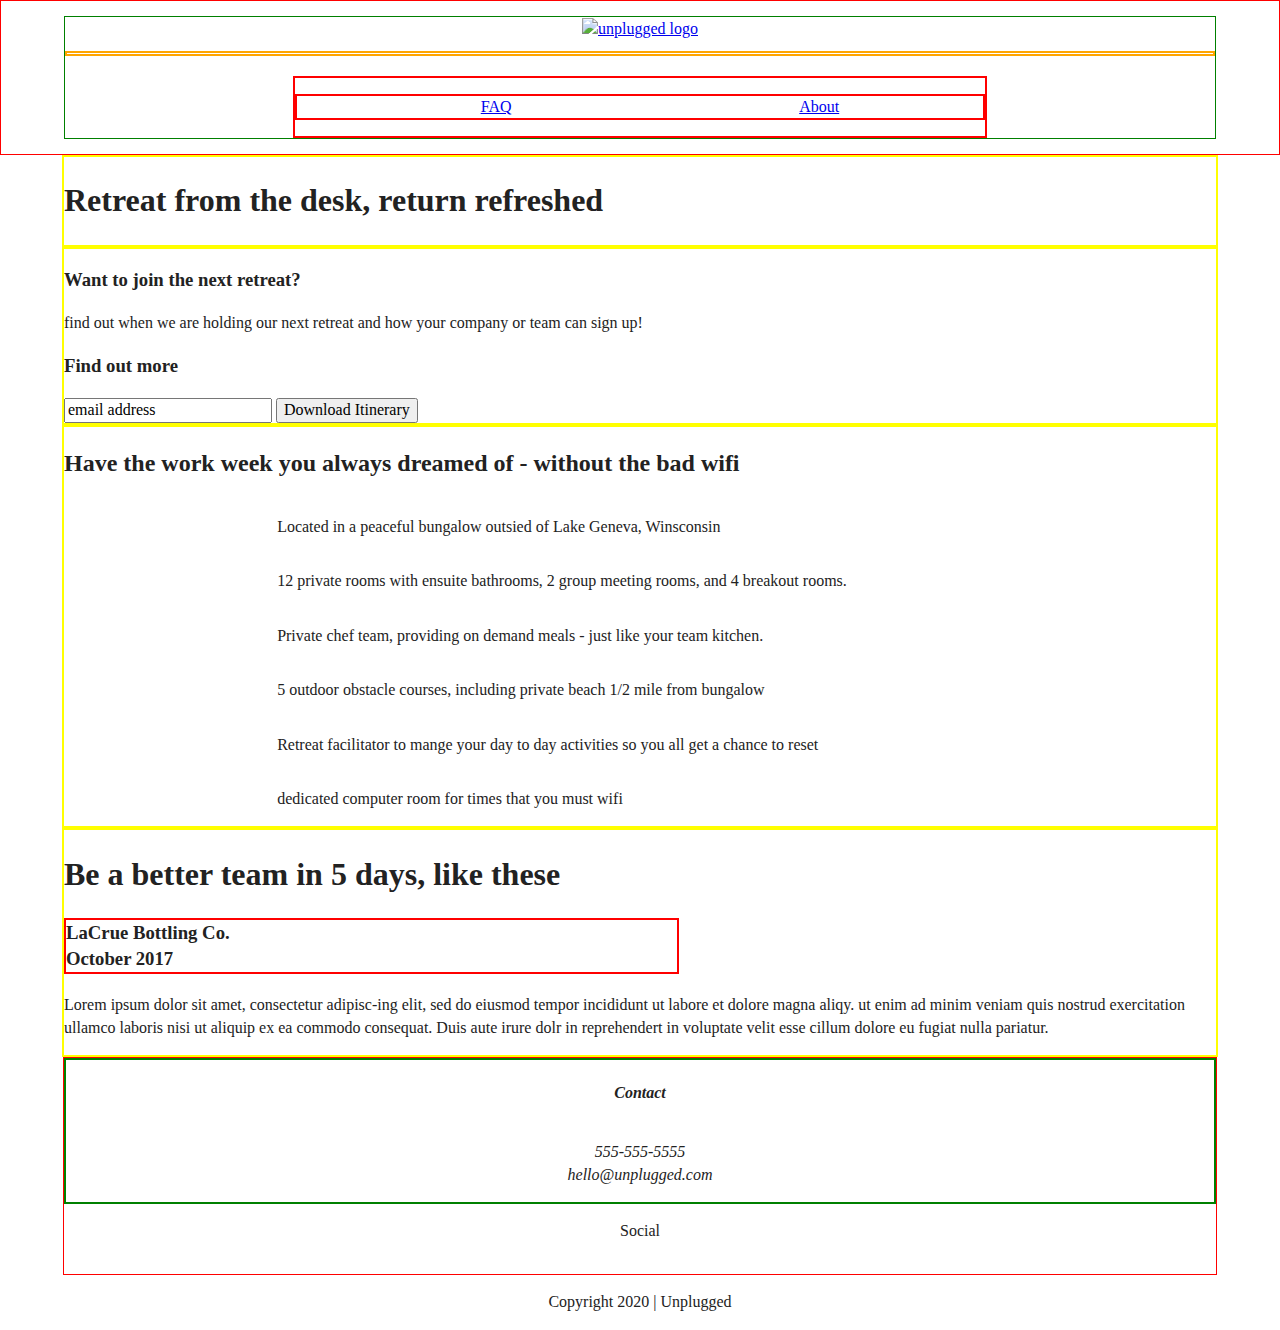
==== index.html @ 429433a6 "Changed CSS to reflect my way of working" ====
<!doctype html>
<html class="no-js" lang="">

<head>
  <meta charset="utf-8">
  <title>Unplugged Retreat</title>
  <meta name="description" content="">
  <meta name="viewport" content="width=device-width, initial-scale=1">

  <meta property="og:title" content="">
  <meta property="og:type" content="">
  <meta property="og:url" content="">
  <meta property="og:image" content="">

  <link rel="manifest" href="site.webmanifest">
  <link rel="apple-touch-icon" href="icon.png">
  <!-- Place favicon.ico in the root directory -->

  <link rel="stylesheet" href="css/normalize.css">
  <link rel="stylesheet" href="css/main.css">

  <meta name="theme-color" content="#fafafa">
</head>

<body>

  <!-- Add your site or application content here -->

  <header>
    <div class="content-wrapper"> <!-- container-->
      <a href="#"><img src="" alt="unplugged logo"></a> <!--flex item -->
      <div class="header-divider"><!--flex item -->

      </div>
      <nav><!-- container-->
        <ul><!-- container-->
          <li><a href="faq/index.html" target="_blank">FAQ</a></li><!--flex item -->
          <li><a href="about/index.html" target="_blank">About</a></li><!-- container-->
        </ul>
      </nav>
    </div>
  </header>

  <main>
    <section class="hero-area"> <!-- container-->
      <div class="content-wrapper"> <!--flex item -->
        <h1> Retreat from the desk, return refreshed </h1> 
      </div>
    </section>
   
    <aside>
      <div class="content-wrapper">

        <div class="form-description">
          <h3> Want to join the next retreat?</h3>
          <p> find out when we are holding our next retreat and how your company or team can sign up!</p>
        </div>
        <div class="form">
          <h3>Find out more</h3>
          <input type="text" name="name" value="email address">
          <input type="button" value="Download Itinerary">
        </div>
      </div>
    </aside>

    <section class="features">
      <div class="content-wrapper">
        <h2 class="heading"> Have the work week you always dreamed of - without the bad wifi</h2>
        <div class="features-items">
          <article>
            <p class="fontawesome-icon"></p>
            <p class="features-item-description"> Located in a peaceful bungalow outsied of Lake Geneva, Winsconsin</p>
          </article>
          <article>
            <p class="fontawesome-icon"></p>
            <p class="features-item-description"> 12 private rooms with ensuite bathrooms, 2 group meeting rooms, and 4 breakout rooms.</p>
          </article>
          <article>
            <p class="fontawesome-icon"></p>
            <p class="features-item-description"> Private chef team, providing on demand meals - just like your team kitchen.</p>
          </article>
          <article>
            <p class="fontawesome-icon"></p>
            <p class="features-item-description"> 5 outdoor obstacle courses, including private beach 1/2 mile from bungalow</p>
          </article>
          <article>
            <p class="fontawesome-icon"></p>
            <p class="features-item-description"> Retreat facilitator to mange your day to day activities so you all get a chance to reset</p>
          </article>
          <article>
            <p class="fontawesome-icon"></p>
            <p class="features-item-description"> dedicated computer room for times that you must wifi</p>
          </article>
        </div>
      </div>
    </section>


    <section class="reviews">
      <div class="content-wrapper">
          <h1>Be a better team in 5 days, like these</h1>
        <article>
          <div>
            <h3>LaCrue Bottling Co.<br> October 2017</h3>
            <p>Lorem ipsum dolor sit amet, consectetur adipisc-ing elit, sed do eiusmod tempor incididunt ut labore et dolore magna aliqy.  ut enim ad minim veniam quis nostrud exercitation ullamco laboris nisi ut aliquip ex ea commodo consequat. Duis aute irure dolr in reprehendert in voluptate velit esse cillum dolore eu fugiat nulla pariatur.</p>
          </div>
        </article>
      </div>
    </section>


  </main>

  <footer>
    <div class="content-wrapper">
      <div class="footer-content">
        <address class="contact">
          <h4> Contact </h4>
          <p> 555-555-5555<br> hello@unplugged.com</p>
        </address>
        
        <div class="social">
          <p> Social </p>
          <div class="social-icons">
            <p><a href="https://www.facebook.com" target="_blank"></a></p>
            <p><a href="https://www.twitter.com" target="_blank"></a></p>
            <p><a href="https://www.linkedin.com" target="_blank"></a></p>
          </div>
        </div>
      </div>
    </div>
    <div class="copyright">
      <p> Copyright 2020 | Unplugged</p>
    </div>
  </footer>







  <script src="js/vendor/modernizr-3.11.2.min.js"></script>
  <script src="js/plugins.js"></script>
  <script src="js/main.js"></script>

  <!-- Google Analytics: change UA-XXXXX-Y to be your site's ID. -->
  <script>
    window.ga = function () { ga.q.push(arguments) }; ga.q = []; ga.l = +new Date;
    ga('create', 'UA-XXXXX-Y', 'auto'); ga('set', 'anonymizeIp', true); ga('set', 'transport', 'beacon'); ga('send', 'pageview')
  </script>
  <script src="https://www.google-analytics.com/analytics.js" async></script>
</body>

</html>
---- css/main.css ----
/*! HTML5 Boilerplate v8.0.0 | MIT License | https://html5boilerplate.com/ */

/* main.css 2.1.0 | MIT License | https://github.com/h5bp/main.css#readme */
/*
 * What follows is the result of much research on cross-browser styling.
 * Credit left inline and big thanks to Nicolas Gallagher, Jonathan Neal,
 * Kroc Camen, and the H5BP dev community and team.
 */

/* ==========================================================================
   Base styles: opinionated defaults
   ========================================================================== */

html {
  color: #222;
  font-size: 1em;
  line-height: 1.4;
}

/*
 * Remove text-shadow in selection highlight:
 * https://twitter.com/miketaylr/status/12228805301
 *
 * Vendor-prefixed and regular ::selection selectors cannot be combined:
 * https://stackoverflow.com/a/16982510/7133471
 *
 * Customize the background color to match your design.
 */

::-moz-selection {
  background: #b3d4fc;
  text-shadow: none;
}

::selection {
  background: #b3d4fc;
  text-shadow: none;
}

/*
 * A better looking default horizontal rule
 */

hr {
  display: block;
  height: 1px;
  border: 0;
  border-top: 1px solid #ccc;
  margin: 1em 0;
  padding: 0;
}

/*
 * Remove the gap between audio, canvas, iframes,
 * images, videos and the bottom of their containers:
 * https://github.com/h5bp/html5-boilerplate/issues/440
 */

audio,
canvas,
iframe,
img,
svg,
video {
  vertical-align: middle;
}

/*
 * Remove default fieldset styles.
 */

fieldset {
  border: 0;
  margin: 0;
  padding: 0;
}

/*
 * Allow only vertical resizing of textareas.
 */

textarea {
  resize: vertical;
}

/* ==========================================================================
   Author's custom styles
   ========================================================================== */
.content-wrapper{
  width: 90%;
  border: yellow solid 2px;
}

/** header **/
header {
  display: flex;
  justify-content: center;
  align-items: center;
  border: red solid 1px;
  flex-flow: row wrap;
  padding: 15px 0;
}

header .content-wrapper {
  display: flex;
  justify-content: center;
  align-items: center;
  flex-flow: row wrap;
  border: green solid 1px;
}

header nav{
  display: flex;
  justify-content: space-around;
  align-items: center;
  flex-flow: row wrap;
  width: 60%;
  border: red solid 2px;
}

header nav ul{
  display: flex;
  list-style: none;
  justify-content: space-around;
  border: red solid 2px;
  width: 100%;
}

.header-divider{
  width:100%;
  height: 1px;
  margin: 10px 0 20px 0;
  border: orange solid 2px;
}

/** hero area **/

.hero-area{
  display: flex;
  flex-flow:row wrap;
  justify-content: center;
}

/**aside**/

aside{
  display: flex;
  justify-content: center;
  flex-flow: row wrap;
}

/** Features **/

.features{
  display: flex;
  justify-content: center;
  flex-flow: row wrap;
}

.features .features-items{
  display: flex;
  justify-content: center;
  align-items: center;
  flex-flow: row wrap;
}

.features article{
  width: 63%;;
}

.reviews{
  display: flex;
  justify-content: center;
  flex-flow: row wrap;
}

.reviews h3{
  width: 53%;
  margin:20px 0;
  border: red solid 2px;
}

/*================ABOUT PAGE ================*/

/**** Mission style ****/

.mission{
  display: flex;
  align-items: center;
  justify-content: center;
  flex-flow: row wrap;
}

/**** Contact style*****/
.contact-section{
  display: flex;
  justify-content: center;
  align-items: center;
  flex-flow: row wrap;
}

/*================FAQ PAGE====================*/

.faq{
  display:flex;
  align-items: center;
  justify-content: center;
  flex-flow: row wrap;
}

.faq-content{
  display: flex;
  align-items: center;
  justify-content: flex-start;
  flex-flow: row wrap;
}

/***Footer Style****/

footer{
  display: flex;
  justify-content: center;
  align-items: center;
  flex-direction: column;
}

footer .content-wrapper{
 
  border: red solid 1px;
}

.footer-content .contact{
  border: green solid 2px;
  display:flex;
  justify-content: center;
  align-items: center;
  flex-flow: column wrap;
}

.contact p{
  text-align: center;
}

.footer-content .social{
  display: flex;
  justify-content: center;
  align-items: center;
  flex-flow: column wrap;
}


/* ==========================================================================
   Helper classes
   ========================================================================== */

/*
 * Hide visually and from screen readers
 */

.hidden,
[hidden] {
  display: none !important;
}

/*
 * Hide only visually, but have it available for screen readers:
 * https://snook.ca/archives/html_and_css/hiding-content-for-accessibility
 *
 * 1. For long content, line feeds are not interpreted as spaces and small width
 *    causes content to wrap 1 word per line:
 *    https://medium.com/@jessebeach/beware-smushed-off-screen-accessible-text-5952a4c2cbfe
 */

.sr-only {
  border: 0;
  clip: rect(0, 0, 0, 0);
  height: 1px;
  margin: -1px;
  overflow: hidden;
  padding: 0;
  position: absolute;
  white-space: nowrap;
  width: 1px;
  /* 1 */
}

/*
 * Extends the .sr-only class to allow the element
 * to be focusable when navigated to via the keyboard:
 * https://www.drupal.org/node/897638
 */

.sr-only.focusable:active,
.sr-only.focusable:focus {
  clip: auto;
  height: auto;
  margin: 0;
  overflow: visible;
  position: static;
  white-space: inherit;
  width: auto;
}

/*
 * Hide visually and from screen readers, but maintain layout
 */

.invisible {
  visibility: hidden;
}

/*
 * Clearfix: contain floats
 *
 * For modern browsers
 * 1. The space content is one way to avoid an Opera bug when the
 *    `contenteditable` attribute is included anywhere else in the document.
 *    Otherwise it causes space to appear at the top and bottom of elements
 *    that receive the `clearfix` class.
 * 2. The use of `table` rather than `block` is only necessary if using
 *    `:before` to contain the top-margins of child elements.
 */

.clearfix::before,
.clearfix::after {
  content: " ";
  display: table;
}

.clearfix::after {
  clear: both;
}

/* ==========================================================================
   EXAMPLE Media Queries for Responsive Design.
   These examples override the primary ('mobile first') styles.
   Modify as content requires.
   ========================================================================== */

@media only screen and (min-width: 768px) {
/* Tablet styles here */

}
@media only screen and (min-width: 1200px) {
/* Desktop styles here */

}

}











/* ==========================================================================
   Print styles.
   Inlined to avoid the additional HTTP request:
   https://www.phpied.com/delay-loading-your-print-css/
   ========================================================================== */

@media print {
  *,
  *::before,
  *::after {
    background: #fff !important;
    color: #000 !important;
    /* Black prints faster */
    box-shadow: none !important;
    text-shadow: none !important;
  }

  a,
  a:visited {
    text-decoration: underline;
  }

  a[href]::after {
    content: " (" attr(href) ")";
  }

  abbr[title]::after {
    content: " (" attr(title) ")";
  }

  /*
   * Don't show links that are fragment identifiers,
   * or use the `javascript:` pseudo protocol
   */
  a[href^="#"]::after,
  a[href^="javascript:"]::after {
    content: "";
  }

  pre {
    white-space: pre-wrap !important;
  }

  pre,
  blockquote {
    border: 1px solid #999;
    page-break-inside: avoid;
  }

  /*
   * Printing Tables:
   * https://web.archive.org/web/20180815150934/http://css-discuss.incutio.com/wiki/Printing_Tables
   */
  thead {
    display: table-header-group;
  }

  tr,
  img {
    page-break-inside: avoid;
  }

  p,
  h2,
  h3 {
    orphans: 3;
    widows: 3;
  }

  h2,
  h3 {
    page-break-after: avoid;
  }
}
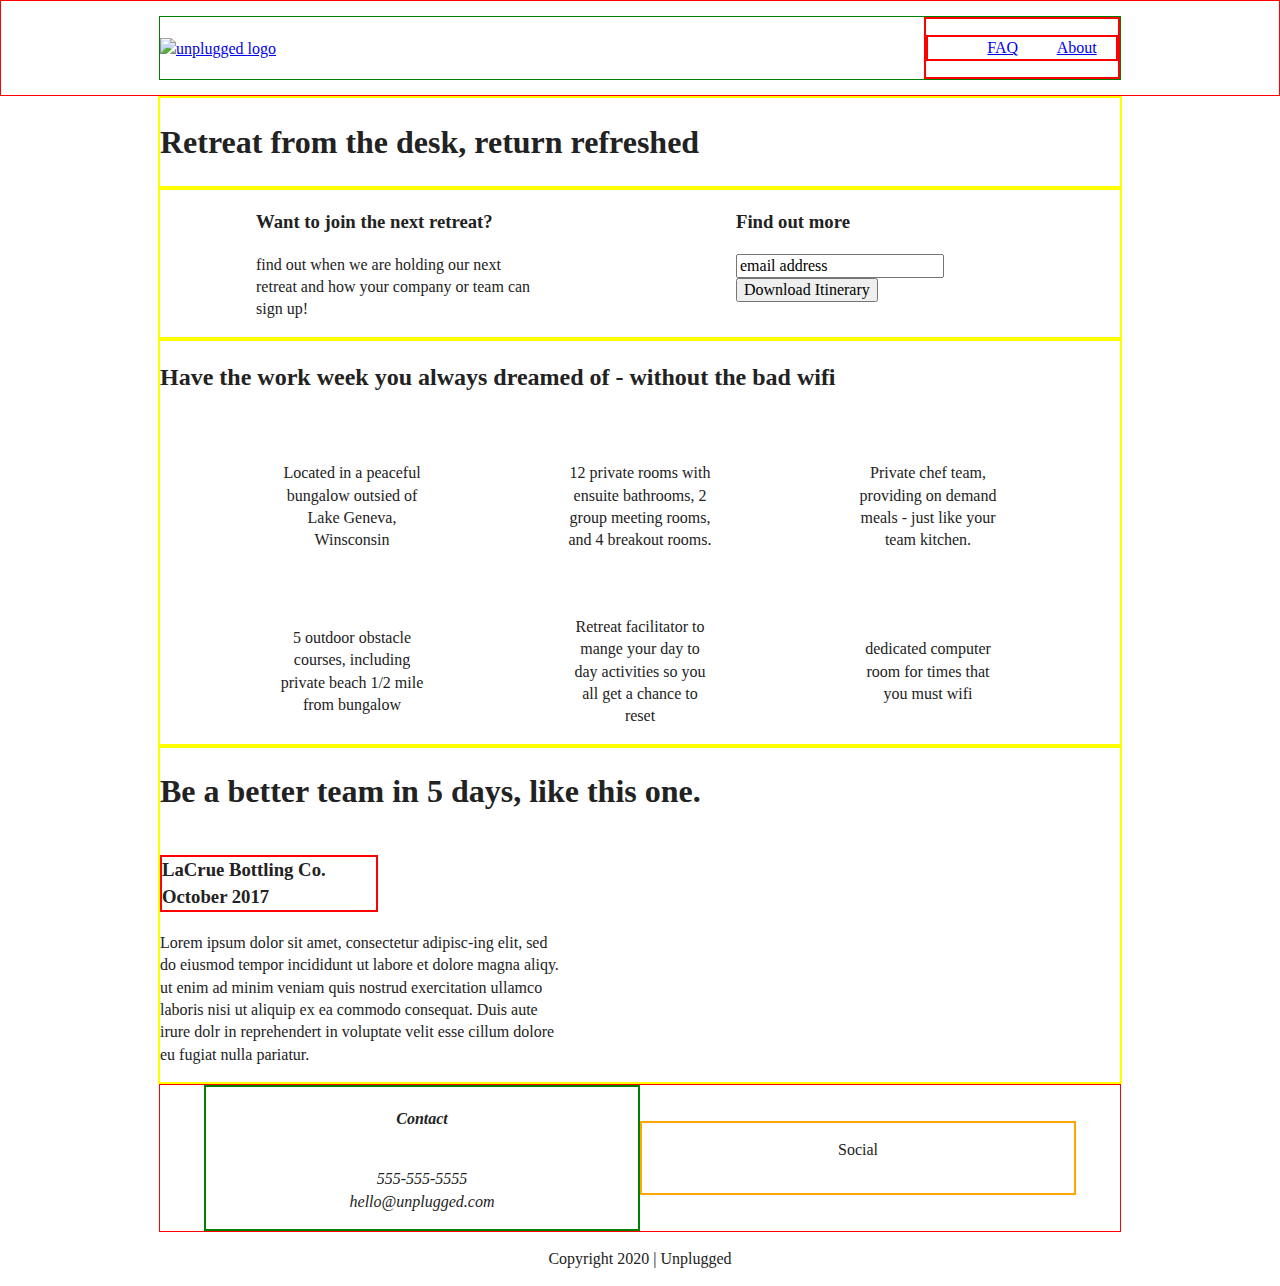
==== commit e3bb396a: "Added desktop styling" ====
--- a/index.html
+++ b/index.html
@@ -98,7 +98,7 @@
 
     <section class="reviews">
       <div class="content-wrapper">
-          <h1>Be a better team in 5 days, like these</h1>
+          <h1>Be a better team in 5 days, like this one.</h1>
         <article>
           <div>
             <h3>LaCrue Bottling Co.<br> October 2017</h3>
--- a/css/main.css
+++ b/css/main.css
@@ -147,13 +147,17 @@
   display: flex;
   justify-content: center;
   flex-flow: row wrap;
-}
+  align-items: center;
+}
+
+
 
 /** Features **/
 
 .features{
   display: flex;
   justify-content: center;
+  align-items: center;
   flex-flow: row wrap;
 }
 
@@ -165,7 +169,8 @@
 }
 
 .features article{
-  width: 63%;;
+  text-align: center;
+  width: 63%;
 }
 
 .reviews{
@@ -339,25 +344,201 @@
 
 @media only screen and (min-width: 768px) {
 /* Tablet styles here */
-
-}
+  /* General styles */
+  .content-wrapper {
+    max-width: 640px;
+    margin: 0 100px;
+  }
+
+
+.content-wrapper{
+  width:
+}
+/*==========================HOMEPAGE ======================*/
+/** header style*/
+
+header .content-wrapper{
+  width: 90%;
+  justify-content: space-between;
+  
+}
+
+header nav{
+  width:20%;
+  
+}
+.header-divider{
+  display: none;
+}
+
+/*** Aside section***/
+
+
+  /* Aside */
+  aside .content-wrapper {
+    
+    display: flex;
+    justify-content: space-between;
+    flex-flow: row wrap;
+  }
+
+  aside .content-wrapper .form-description,
+  aside .content-wrapper .form {
+    width: 40%;
+    margin: 0;
+  }
+
+
+
+/*** Features section ***/
+
+.features article {
+  display: flex;
+  justify-content: center;
+  align-items: center;
+  flex-flow: column wrap;
+  flex-basis: 50%;
+}
+
+.features .features-item-description {
+  width: 50%;
+}
+
+
+/*** Reviews section ***/
+
+.reviews article {
+  display: flex;
+  justify-content: space-between;
+}
+
+.reviews article div {
+  width: 49%;
+}
+
+
+/***footer section ***/
+
+.footer-content{
+  display: flex;
+  justify-content: center;
+  align-items: center;
+  flex-flow: row wrap;
+}
+
+footer .contact{
+  width:45%;
+  
+}
+
+footer .social{
+  width: 45%;
+  border: orange solid 2px
+}
+
+
+/*=====================About page===================***/
+
+/** Mission style ***/
+
+.mission-content{
+  display: flex;
+  justify-content: space-between;
+  align-items: flex-start;
+  flex-flow: row wrap;
+}
+
+.mission-content p{
+  width: 46%;
+}
+
+/**** Contact style ***/
+
+.contact-section .content-wrapper h2{
+  width: 80%;
+}
+.contact-content{
+  display: flex;
+  justify-content: space-between;
+  align-items: flex-start;
+  
+  
+}
+
+
+/**===================== FAQ PAGE ================ **/
+
+.faq .content-wrapper {
+  display: flex;
+  justify-content: space-between;
+  align-items: center;
+  flex-flow: row wrap;
+}
+
+.faq-content{
+  flex-basis: 40%;
+}
+
+.faq .content-wrapper h2{
+  width: 100%;
+}
+  
+}
+
 @media only screen and (min-width: 1200px) {
 /* Desktop styles here */
 
-}
-
-}
-
-
-
-
-
-
-
-
-
-
-
+/*============homepage styles==================*/
+
+.content-wrapper {
+  max-width: 960px;
+}
+
+header .content-wrapper{
+  flex-basis: 80%;;
+}
+/*** hero-area **/
+.hero-area .content-wrapper h1{
+width: 60%;
+
+}
+
+/* aside area */
+
+aside .content-wrapper{
+  justify-content: space-around;
+}
+
+aside .content-wrapper .form-description, aside .content-wrapper .form{
+  width: 30%;
+}
+
+/* features */
+.features .content-wrapper .h2{
+  width:72%;
+}
+
+.features article {
+  display: flex;
+  justify-content: center;
+  align-items: center;
+  flex-flow: column wrap;
+  flex-basis: 30%;
+}
+
+  /* Reviews */
+  .reviews article div {
+    width: 42%;
+  }
+
+/*==============about page ===================*/
+.mission h2,
+  .contact-section .content-wrapper h2 {
+      width: 95%;
+  }
+
+
+}
 /* ==========================================================================
    Print styles.
    Inlined to avoid the additional HTTP request:
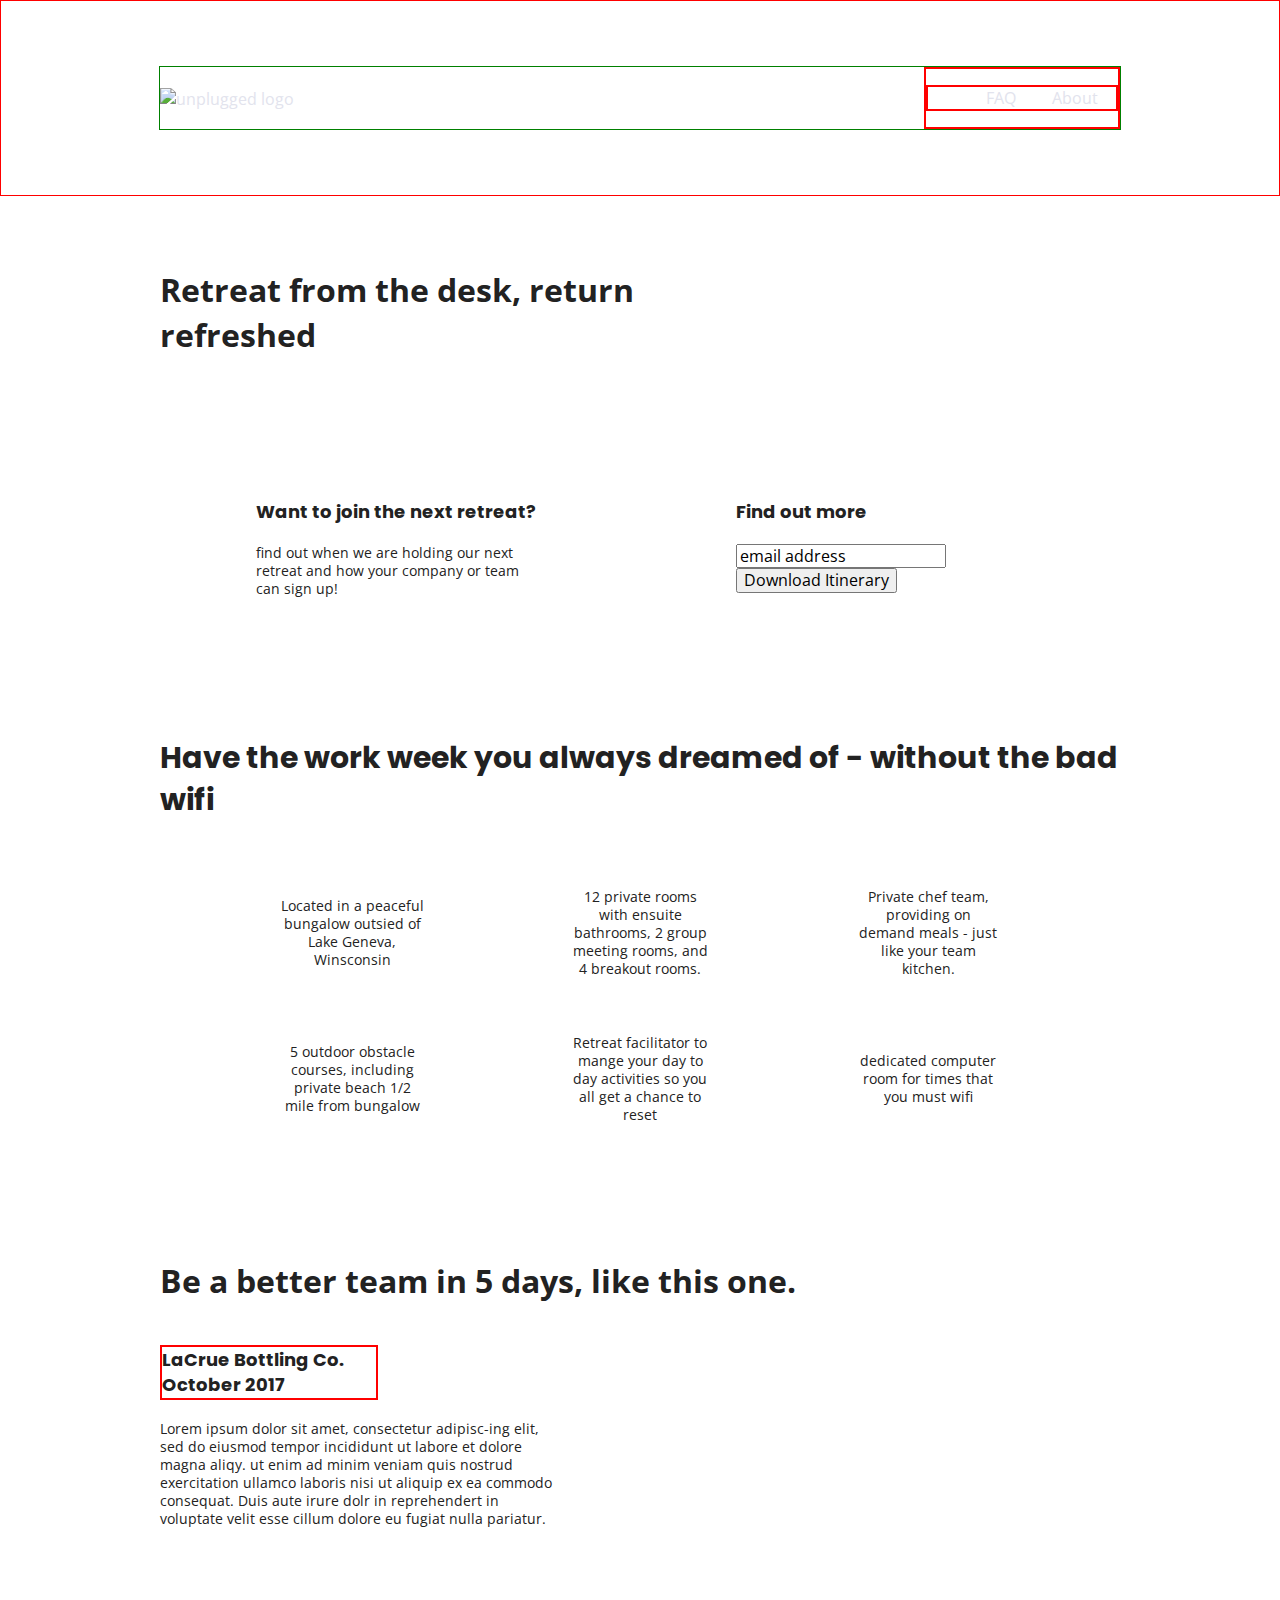
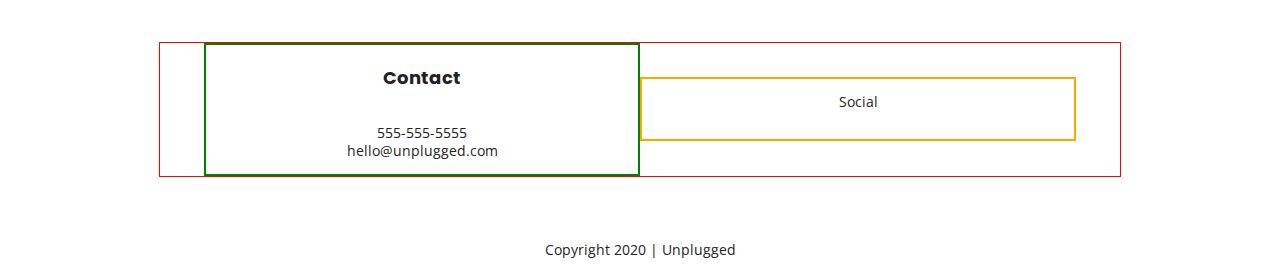
==== commit ff61a2b6: "Font styling and font-size" ====
--- a/index.html
+++ b/index.html
@@ -16,6 +16,7 @@
   <link rel="apple-touch-icon" href="icon.png">
   <!-- Place favicon.ico in the root directory -->
 
+  <link href="https://fonts.googleapis.com/css?family=Open+Sans:400,700|Poppins:500,700" rel="stylesheet">
   <link rel="stylesheet" href="css/normalize.css">
   <link rel="stylesheet" href="css/main.css">
 
--- a/css/main.css
+++ b/css/main.css
@@ -86,9 +86,70 @@
 /* ==========================================================================
    Author's custom styles
    ========================================================================== */
-.content-wrapper{
-  width: 90%;
-  border: yellow solid 2px;
+   */
+   /* General Styles */
+    
+   html {
+     font-size:16px;
+    }
+    
+   body {
+    font-size: 1em;
+    font-family: 'Open Sans', sans-serif;
+    text-align: left;
+   }
+    
+   ul, 
+   ol {
+    list-style-type: none;
+   }
+    
+   a {
+     color: #e2e3ed;
+     text-decoration: none;
+     
+   }
+    
+   h2 {
+    font-family: 'Poppins', sans-serif;
+    font-size: 1.875em;
+   }
+    
+   h3, 
+   h4 {
+    font-family: 'Poppins', sans-serif;
+    font-size: 1.125em;
+    margin: 20px 0;
+   }
+    
+   p {
+    font-size: .875em;
+    line-height: 1.285;
+   }
+    
+   img {
+    
+   }
+    
+   figure {
+    
+   }
+    
+   address {
+    font-style: normal;
+
+   }
+   
+    
+   .content-wrapper {
+    
+   }
+
+
+   .content-wrapper{
+    width: 90%;
+    margin: 50px 0;
+ 
 }
 
 /** header **/
@@ -347,7 +408,7 @@
   /* General styles */
   .content-wrapper {
     max-width: 640px;
-    margin: 0 100px;
+    margin: 50px 100px;
   }
 
 
@@ -492,6 +553,7 @@
 
 .content-wrapper {
   max-width: 960px;
+  margin: 50px 0;
 }
 
 header .content-wrapper{
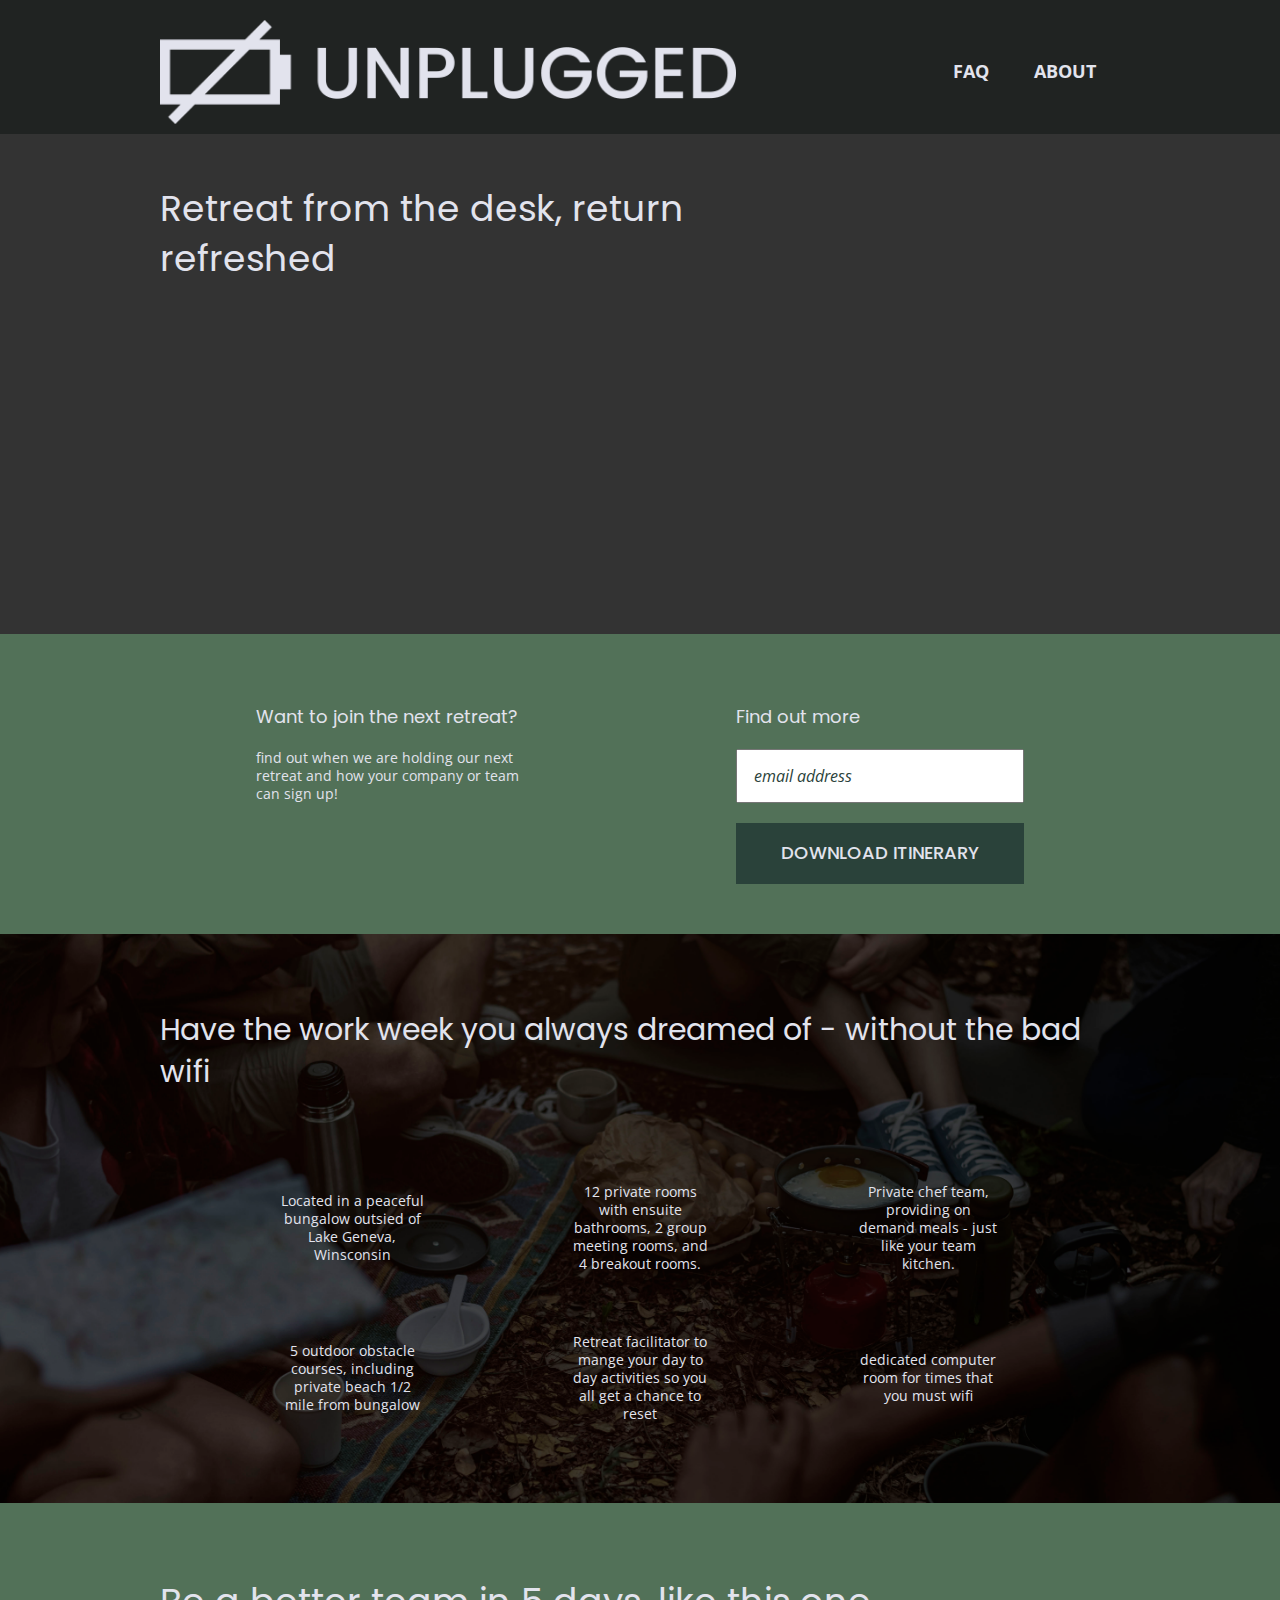
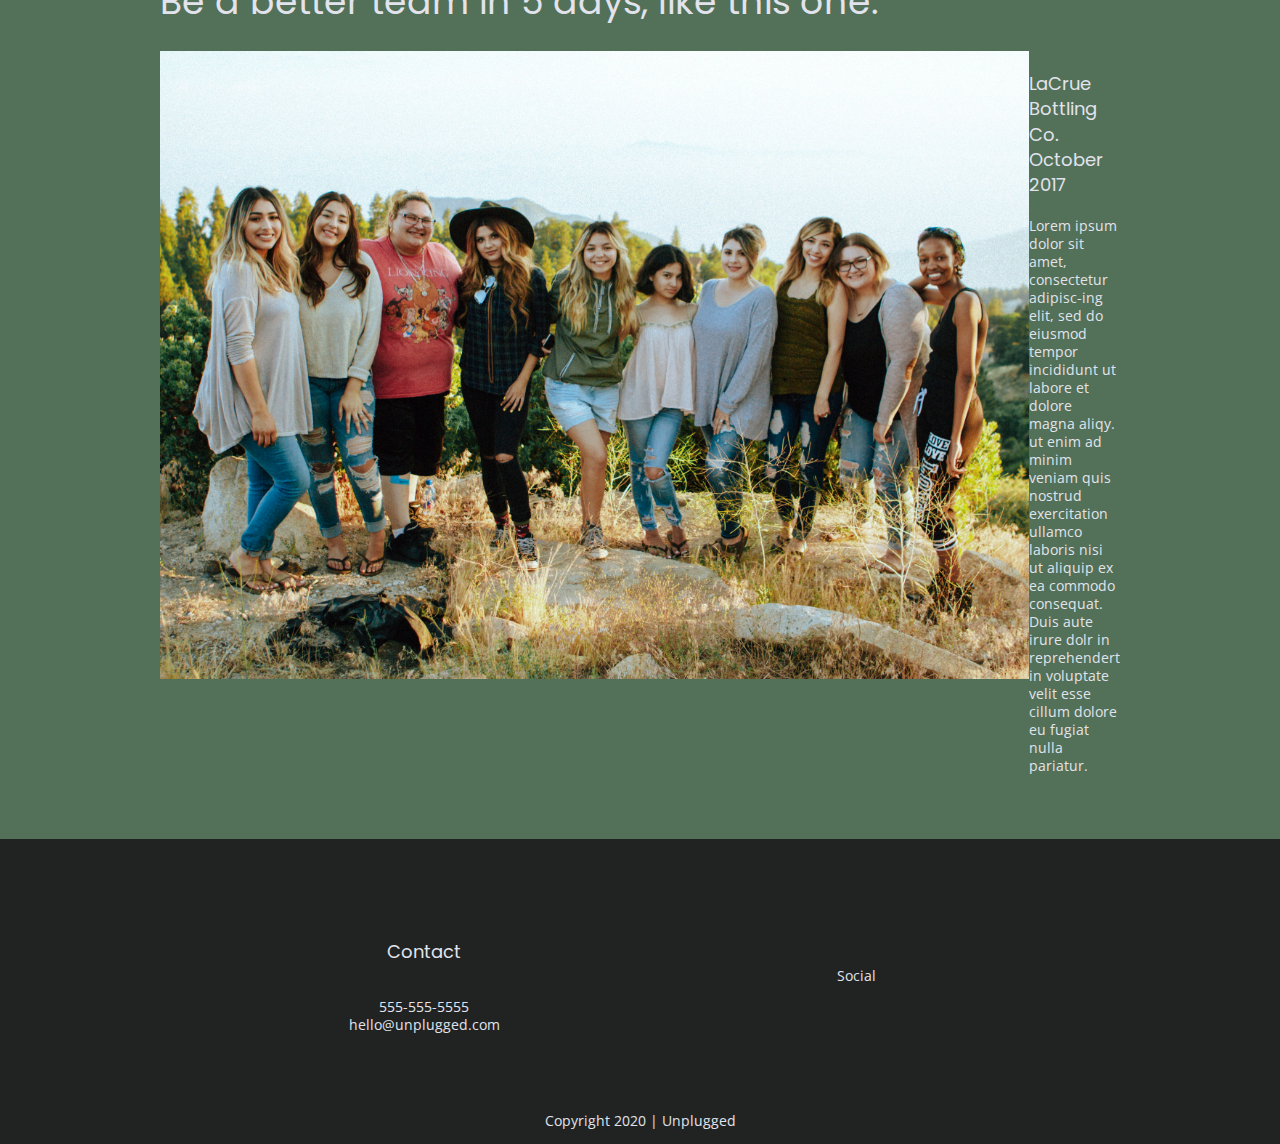
==== commit c32b6605: "Added images and padding to sections" ====
--- a/index.html
+++ b/index.html
@@ -29,7 +29,9 @@
 
   <header>
     <div class="content-wrapper"> <!-- container-->
-      <a href="#"><img src="" alt="unplugged logo"></a> <!--flex item -->
+      <figure>
+        <a href="#"> <img src="img/unpluggedlogo.png" alt="unplugged logo"/></a> <!--flex item -->
+      </figure>
       <div class="header-divider"><!--flex item -->
 
       </div>
@@ -101,6 +103,9 @@
       <div class="content-wrapper">
           <h1>Be a better team in 5 days, like this one.</h1>
         <article>
+          <figure>
+            <img src="img/omar-lopez.jpg" alt="Team Photo"/></a> <!--flex item -->
+          </figure>
           <div>
             <h3>LaCrue Bottling Co.<br> October 2017</h3>
             <p>Lorem ipsum dolor sit amet, consectetur adipisc-ing elit, sed do eiusmod tempor incididunt ut labore et dolore magna aliqy.  ut enim ad minim veniam quis nostrud exercitation ullamco laboris nisi ut aliquip ex ea commodo consequat. Duis aute irure dolr in reprehendert in voluptate velit esse cillum dolore eu fugiat nulla pariatur.</p>
--- a/css/main.css
+++ b/css/main.css
@@ -97,6 +97,8 @@
     font-size: 1em;
     font-family: 'Open Sans', sans-serif;
     text-align: left;
+    color: #e2e3ed;
+    
    }
     
    ul, 
@@ -109,17 +111,26 @@
      text-decoration: none;
      
    }
+
+   h1{
+    font-size: 2.25em;
+    font-family: 'poppins', sans-serif;
+    font-weight: normal;
+   }
     
    h2 {
     font-family: 'Poppins', sans-serif;
     font-size: 1.875em;
+    font-weight: normal;
    }
     
    h3, 
-   h4 {
+   h4,
+   h5 {
     font-family: 'Poppins', sans-serif;
     font-size: 1.125em;
     margin: 20px 0;
+    font-weight: normal;
    }
     
    p {
@@ -127,13 +138,13 @@
     line-height: 1.285;
    }
     
-   img {
-    
-   }
-    
-   figure {
-    
-   }
+   img { 
+    width: 100%;
+  }
+   
+  figure {
+    margin: 0;
+  }
     
    address {
     font-style: normal;
@@ -148,18 +159,20 @@
 
    .content-wrapper{
     width: 90%;
-    margin: 50px 0;
  
 }
+
+
 
 /** header **/
 header {
   display: flex;
   justify-content: center;
   align-items: center;
-  border: red solid 1px;
-  flex-flow: row wrap;
-  padding: 15px 0;
+  flex-flow: row wrap;
+  padding: 10px 0 0 0;
+  background-color: #202322;
+ 
 }
 
 header .content-wrapper {
@@ -167,7 +180,14 @@
   justify-content: center;
   align-items: center;
   flex-flow: row wrap;
-  border: green solid 1px;
+  margin: 10px 0
+}
+header figure {
+  width: 60%;
+  display: flex;
+  justify-content: center;
+  align-items: center;
+  flex-flow: row wrap;
 }
 
 header nav{
@@ -176,30 +196,47 @@
   align-items: center;
   flex-flow: row wrap;
   width: 60%;
-  border: red solid 2px;
 }
 
 header nav ul{
   display: flex;
   list-style: none;
   justify-content: space-around;
-  border: red solid 2px;
   width: 100%;
+  padding: 0px;
+  margin: 2px;
+}
+
+header nav ul li{
+  text-transform: uppercase;
+  font-weight: bold;
+  font-size: 1.125em;
+  
 }
 
 .header-divider{
   width:100%;
   height: 1px;
-  margin: 10px 0 20px 0;
-  border: orange solid 2px;
-}
-
+  margin: 10px 0 10px 0;
+  border-top: #3a3a3a solid 1px;
+  
+}
 /** hero area **/
+.hero-area .content-wrapper h1{
+  font-size: 2.25em;
+  color: #e2e3ed;
+  font-family: 'poppins', sans-serif;
+  font-weight: normal;
+  margin: 0;
+}
 
 .hero-area{
   display: flex;
   flex-flow:row wrap;
   justify-content: center;
+  background: url('../img/background.jpg') center no-repeat #333;
+  background-size: cover;
+  min-height: 500px;
 }
 
 /**aside**/
@@ -209,9 +246,35 @@
   justify-content: center;
   flex-flow: row wrap;
   align-items: center;
-}
-
-
+  background-color: #527158;
+}
+
+aside .form {
+  margin-top: 30px;
+  margin-bottom: 50px;
+}
+ 
+input[type=text] {
+  box-sizing: border-box;
+  width: 100%;
+  color: #2a423a;
+  font-style: italic;
+  padding: 1em;
+}
+ 
+input[type=button] {
+  width: 100%;
+  padding: 20px 0;
+  margin-top: 20px;
+  background-color: #2a423a;
+  font-family: 'Poppins', Helvetica, Arial, sans-serif;
+  font-weight: 500;
+  font-size: 1.125em;
+  color: #e2e3ed;
+  border: none;
+  text-align: center;
+  text-transform: uppercase;
+}
 
 /** Features **/
 
@@ -220,8 +283,13 @@
   justify-content: center;
   align-items: center;
   flex-flow: row wrap;
-}
-
+  background: url('../img/rawpixel.jpg') center no-repeat #333;
+  background-size: cover;
+}
+
+.features h2{
+  margin-bottom: 60px;
+}
 .features .features-items{
   display: flex;
   justify-content: center;
@@ -232,18 +300,31 @@
 .features article{
   text-align: center;
   width: 63%;
-}
+  margin: 30px 0;
+}
+
+.features p {
+  text-align: center;
+  margin: 0;
+}
+
+/* Reviews section */
 
 .reviews{
   display: flex;
   justify-content: center;
   flex-flow: row wrap;
+  background-color: #527158;
+}
+
+.reviews h2 {
+  margin-bottom: 40px;
+  line-height: 1;
 }
 
 .reviews h3{
   width: 53%;
   margin:20px 0;
-  border: red solid 2px;
 }
 
 /*================ABOUT PAGE ================*/
@@ -255,6 +336,8 @@
   align-items: center;
   justify-content: center;
   flex-flow: row wrap;
+  background-color: #527158;
+  padding-bottom: 20px;
 }
 
 /**** Contact style*****/
@@ -263,6 +346,8 @@
   justify-content: center;
   align-items: center;
   flex-flow: row wrap;
+  background-color: #2a423a;
+  padding-bottom: 30px;
 }
 
 /*================FAQ PAGE====================*/
@@ -272,6 +357,8 @@
   align-items: center;
   justify-content: center;
   flex-flow: row wrap;
+  background-color: #527158;
+  padding-bottom: 30px;
 }
 
 .faq-content{
@@ -281,6 +368,11 @@
   flex-flow: row wrap;
 }
 
+.faq h2{
+
+
+}
+
 /***Footer Style****/
 
 footer{
@@ -288,15 +380,15 @@
   justify-content: center;
   align-items: center;
   flex-direction: column;
+  background-color: #202322;
+  padding-top: 30px;
 }
 
 footer .content-wrapper{
  
-  border: red solid 1px;
 }
 
 .footer-content .contact{
-  border: green solid 2px;
   display:flex;
   justify-content: center;
   align-items: center;
@@ -313,6 +405,7 @@
   align-items: center;
   flex-flow: column wrap;
 }
+
 
 
 /* ==========================================================================
@@ -494,7 +587,6 @@
 
 footer .social{
   width: 45%;
-  border: orange solid 2px
 }
 
 
@@ -522,8 +614,6 @@
   display: flex;
   justify-content: space-between;
   align-items: flex-start;
-  
-  
 }
 
 
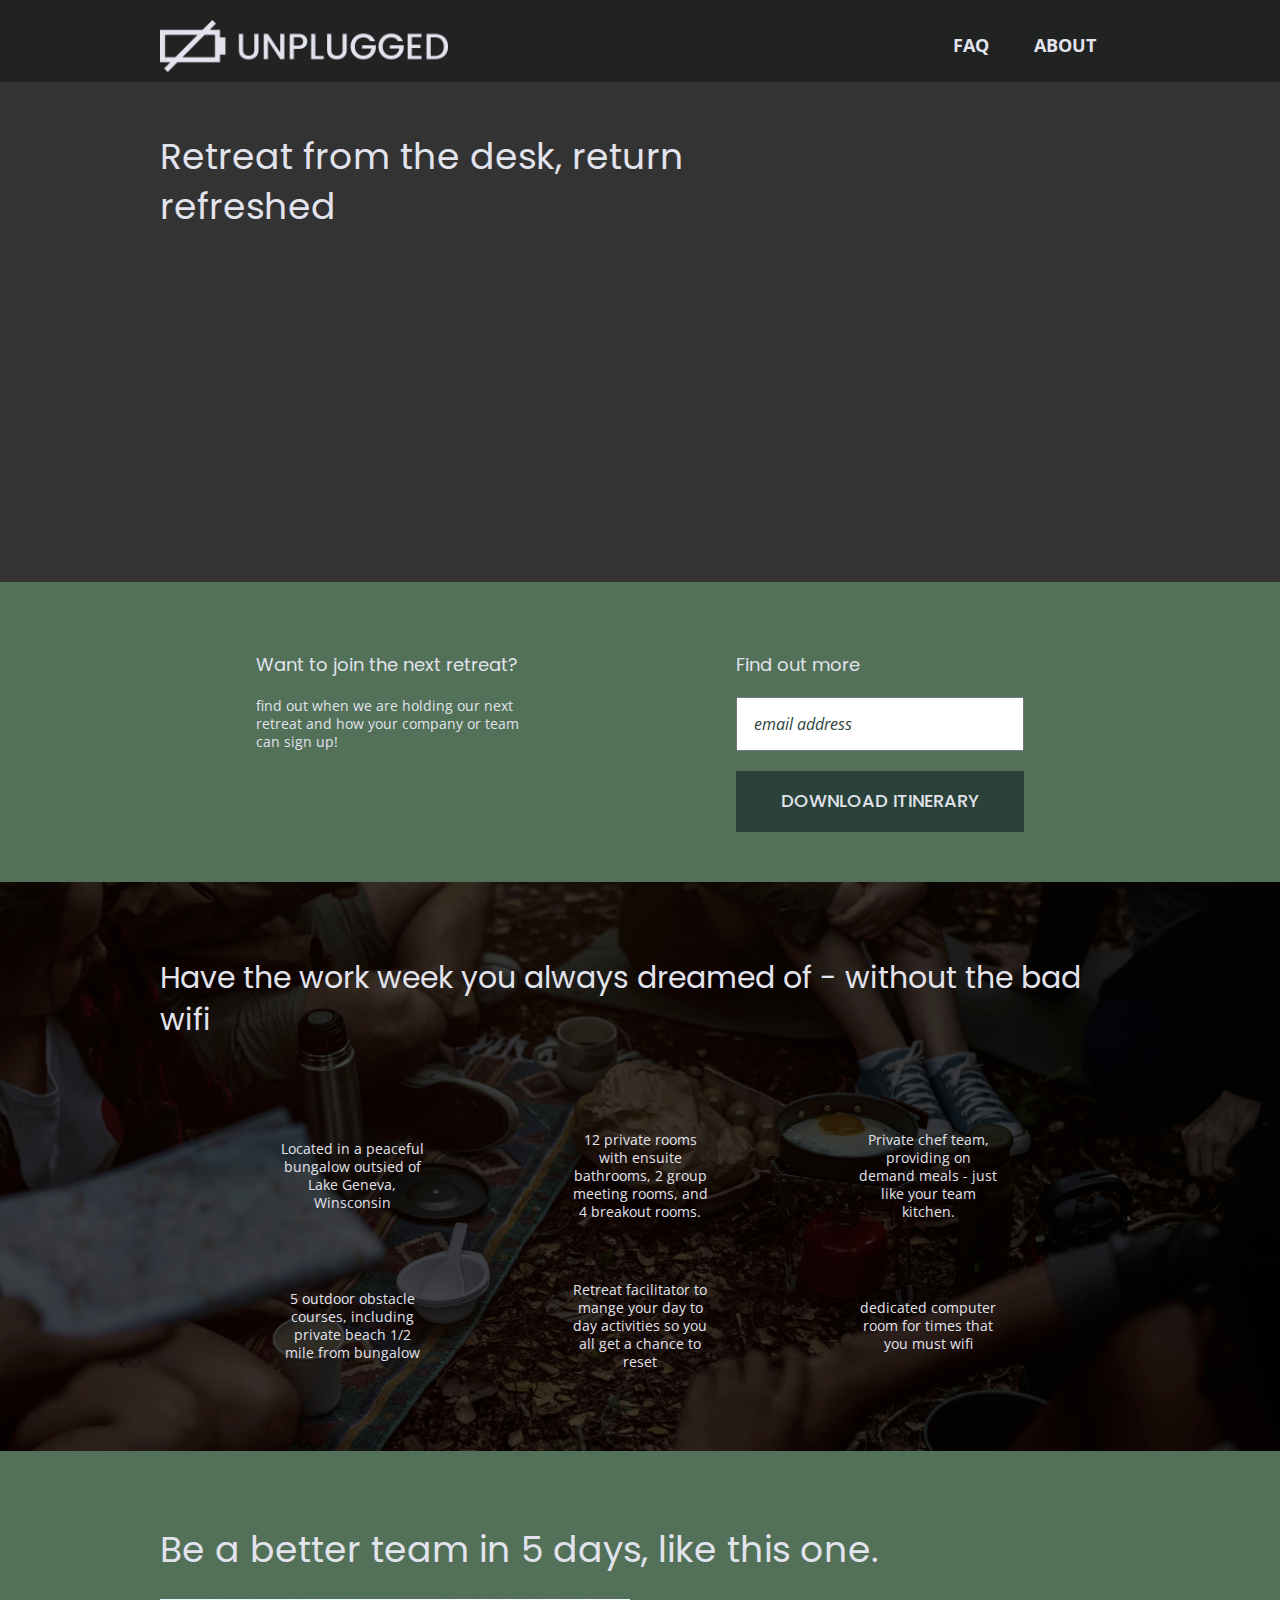
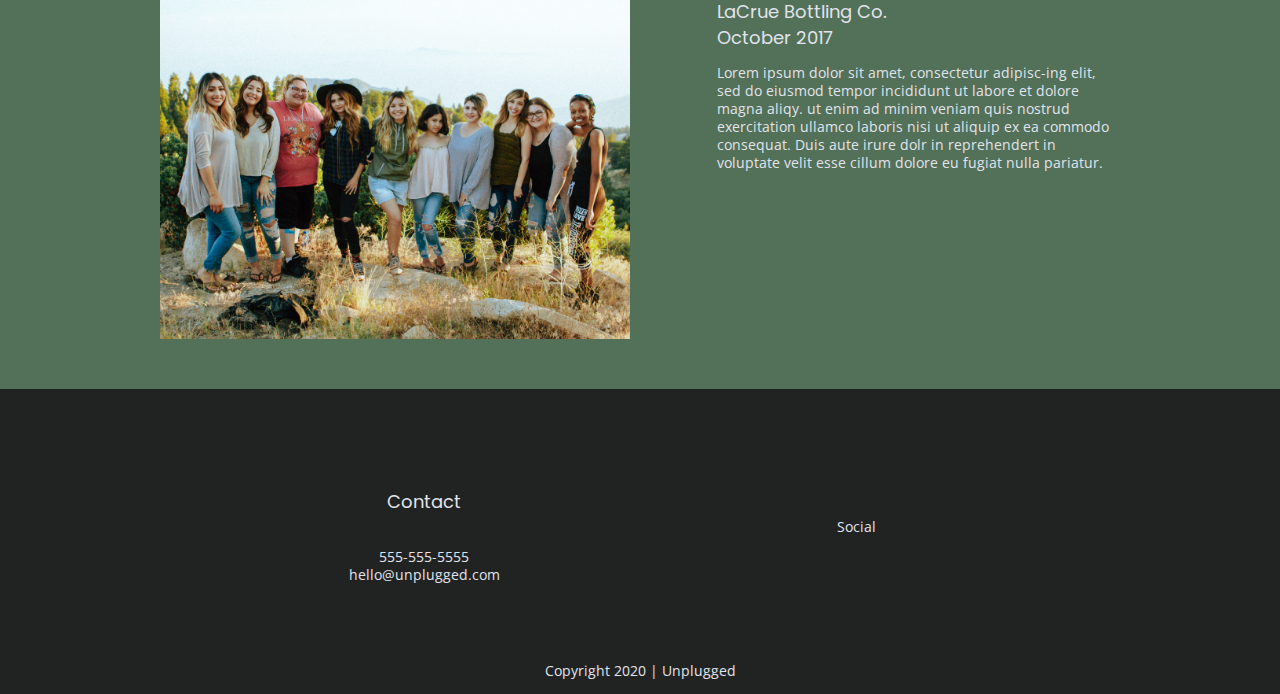
==== commit 8ef8fc25: "Added fontawesome icons" ====
--- a/index.html
+++ b/index.html
@@ -19,6 +19,8 @@
   <link href="https://fonts.googleapis.com/css?family=Open+Sans:400,700|Poppins:500,700" rel="stylesheet">
   <link rel="stylesheet" href="css/normalize.css">
   <link rel="stylesheet" href="css/main.css">
+  <link rel="stylesheet" href="https://use.fontawesome.com/releases/v5.13.1/css/all.css" integrity="sha384-xxzQGERXS00kBmZW/6qxqJPyxW3UR0BPsL4c8ILaIWXva5kFi7TxkIIaMiKtqV1Q" crossorigin="anonymous">
+
 
   <meta name="theme-color" content="#fafafa">
 </head>
@@ -71,27 +73,29 @@
         <h2 class="heading"> Have the work week you always dreamed of - without the bad wifi</h2>
         <div class="features-items">
           <article>
-            <p class="fontawesome-icon"></p>
+            <p class="fontawesome-icon">	
+              <i class="fas fa-campground"></i></p>
             <p class="features-item-description"> Located in a peaceful bungalow outsied of Lake Geneva, Winsconsin</p>
           </article>
           <article>
-            <p class="fontawesome-icon"></p>
+            <p class="fontawesome-icon">	
+              <i class="fas fa-bed"></i></p>
             <p class="features-item-description"> 12 private rooms with ensuite bathrooms, 2 group meeting rooms, and 4 breakout rooms.</p>
           </article>
           <article>
-            <p class="fontawesome-icon"></p>
+            <p class="fontawesome-icon"><i class="fas fa-utensils"></i></p>
             <p class="features-item-description"> Private chef team, providing on demand meals - just like your team kitchen.</p>
           </article>
           <article>
-            <p class="fontawesome-icon"></p>
+            <p class="fontawesome-icon"><i class="fas fa-shoe-prints"></i></p>
             <p class="features-item-description"> 5 outdoor obstacle courses, including private beach 1/2 mile from bungalow</p>
           </article>
           <article>
-            <p class="fontawesome-icon"></p>
+            <p class="fontawesome-icon"><i class="fas fa-smile"></i></p>
             <p class="features-item-description"> Retreat facilitator to mange your day to day activities so you all get a chance to reset</p>
           </article>
           <article>
-            <p class="fontawesome-icon"></p>
+            <p class="fontawesome-icon"><i class="fas fa-wifi"></i></p>
             <p class="features-item-description"> dedicated computer room for times that you must wifi</p>
           </article>
         </div>
--- a/css/main.css
+++ b/css/main.css
@@ -150,6 +150,11 @@
     font-style: normal;
 
    }
+
+   .features i {
+    font-size: 3.75em;
+          margin-bottom: 40px;
+  }
    
     
    .content-wrapper {
@@ -350,6 +355,21 @@
   padding-bottom: 30px;
 }
 
+.map figure {
+  width: 100%;
+  height: 0; 
+  padding-bottom: 125%; 
+  overflow: hidden;
+  position: relative;
+}
+
+.map iframe {
+  width: 100%;
+  height: 100%;
+  position: absolute; 
+  top: 0; 
+  left: 0; 
+}
 /*================FAQ PAGE====================*/
 
 .faq{
@@ -525,6 +545,10 @@
   display: none;
 }
 
+header figure {
+  width: 30%;
+}
+
 /*** Aside section***/
 
 
@@ -570,6 +594,15 @@
   width: 49%;
 }
 
+.reviews article figure,
+  .reviews article div {
+    width: 49%;
+  }
+
+  .reviews h3 {
+    width: 75%;
+    margin: 0;
+  }
 
 /***footer section ***/
 
@@ -605,6 +638,9 @@
   width: 46%;
 }
 
+.map figure {
+  padding-bottom: 45.5%;
+}
 /**** Contact style ***/
 
 .contact-section .content-wrapper h2{
@@ -652,8 +688,13 @@
 /*** hero-area **/
 .hero-area .content-wrapper h1{
 width: 60%;
-
-}
+}
+
+.hero-area h1 {
+  font-size: 3.75em;
+  width: 80%;
+}
+
 
 /* aside area */
 
@@ -687,6 +728,10 @@
 .mission h2,
   .contact-section .content-wrapper h2 {
       width: 95%;
+  }
+  
+  .map figure {
+    padding-bottom: 37.5%;
   }
 
 
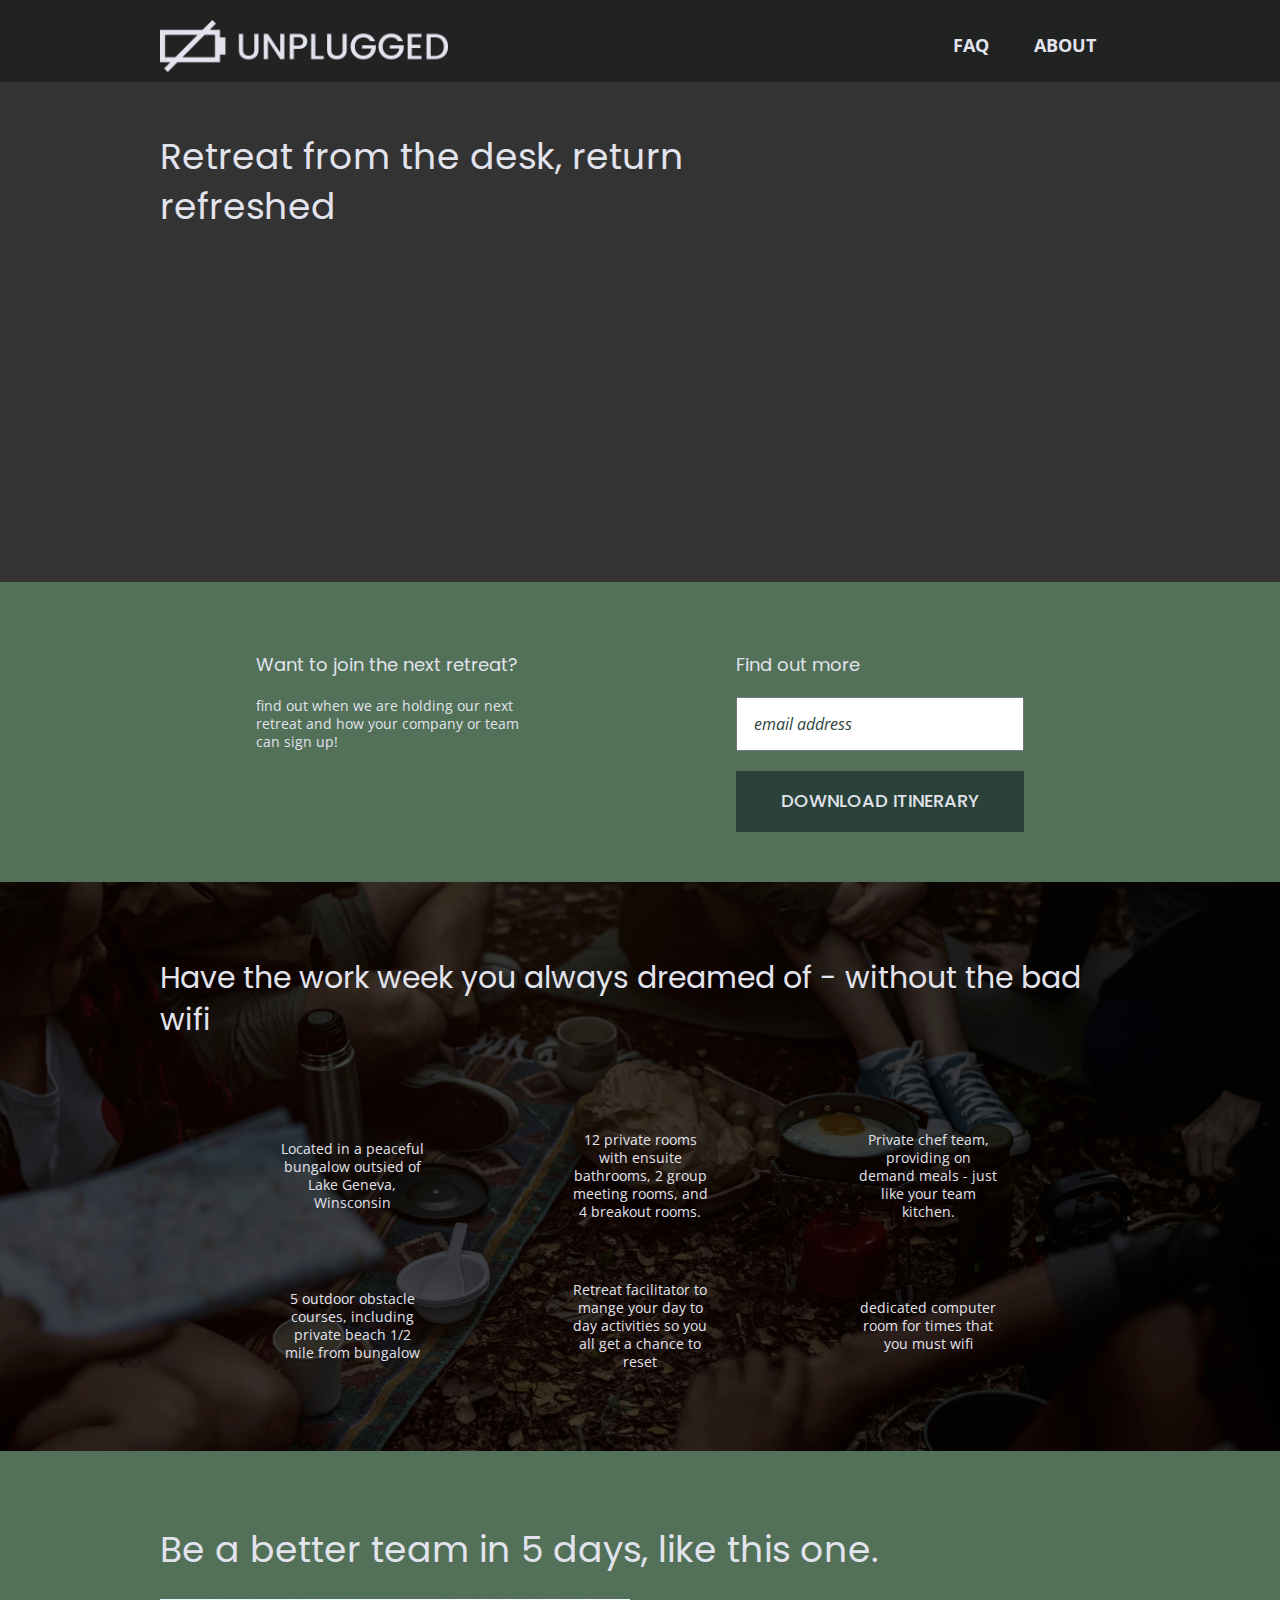
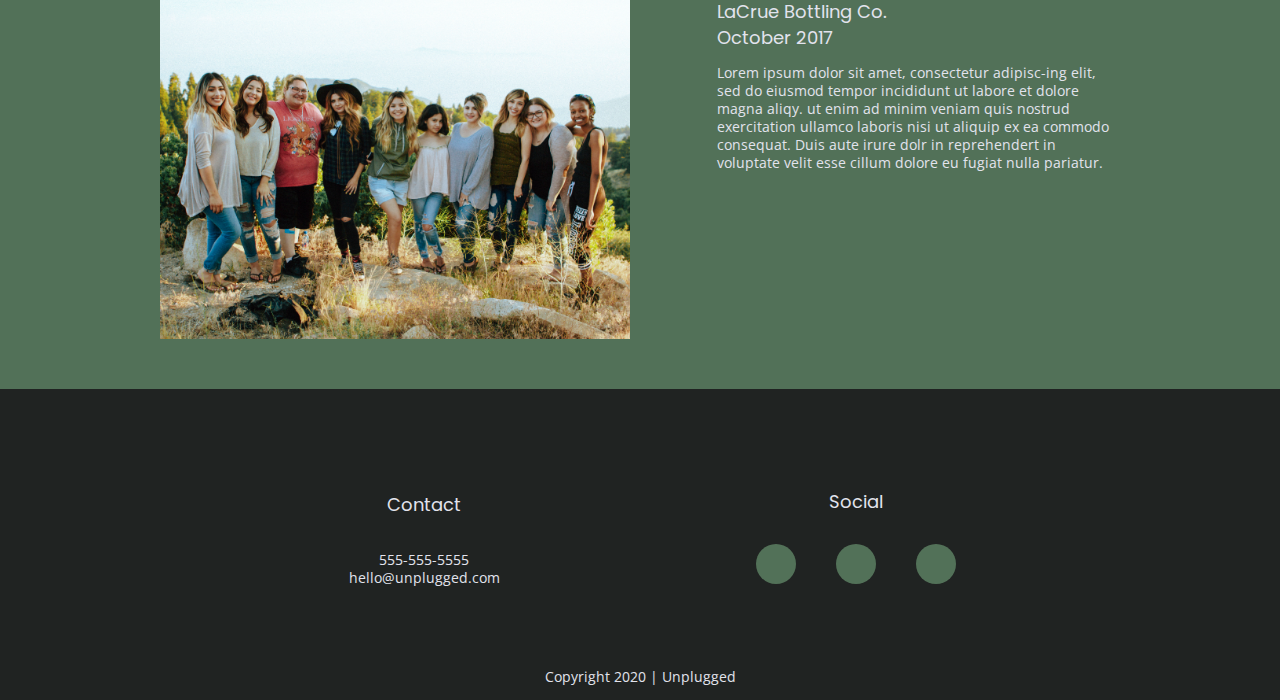
==== commit de8f30cb: "Added social icons" ====
--- a/index.html
+++ b/index.html
@@ -130,11 +130,11 @@
         </address>
         
         <div class="social">
-          <p> Social </p>
+          <h4> Social </h4>
           <div class="social-icons">
-            <p><a href="https://www.facebook.com" target="_blank"></a></p>
-            <p><a href="https://www.twitter.com" target="_blank"></a></p>
-            <p><a href="https://www.linkedin.com" target="_blank"></a></p>
+            <p><a href="https://www.facebook.com" target="_blank"><i class="fab fa-facebook"></i></a></p>
+            <p><a href="https://www.twitter.com" target="_blank"><i class="fab fa-twitter"></i></a></p>
+            <p><a href="https://www.linkedin.com" target="_blank"><i class="fab fa-instagram"></i></a></p>
           </div>
         </div>
       </div>
--- a/css/main.css
+++ b/css/main.css
@@ -137,6 +137,8 @@
     font-size: .875em;
     line-height: 1.285;
    }
+
+
     
    img { 
     width: 100%;
@@ -404,10 +406,6 @@
   padding-top: 30px;
 }
 
-footer .content-wrapper{
- 
-}
-
 .footer-content .contact{
   display:flex;
   justify-content: center;
@@ -415,6 +413,8 @@
   flex-flow: column wrap;
 }
 
+
+
 .contact p{
   text-align: center;
 }
@@ -425,8 +425,33 @@
   align-items: center;
   flex-flow: column wrap;
 }
-
-
+.footer-content .social-icons{
+  display: flex;
+  justify-content: space-around;
+  align-items: center;
+}
+
+footer .social-icons p {
+  background-color: #527158;
+  border-radius: 50%;
+  width: 40px;
+  height: 40px;
+  display: flex;
+  justify-content: center;
+  align-items: center;
+}
+
+footer .social h4{
+  margin-bottom: 10px;
+}
+
+footer .social-icons p {
+  margin: 20px;
+}
+
+footer .social-icons p i {
+  font-size: 1.3125em;
+}
 
 /* ==========================================================================
    Helper classes
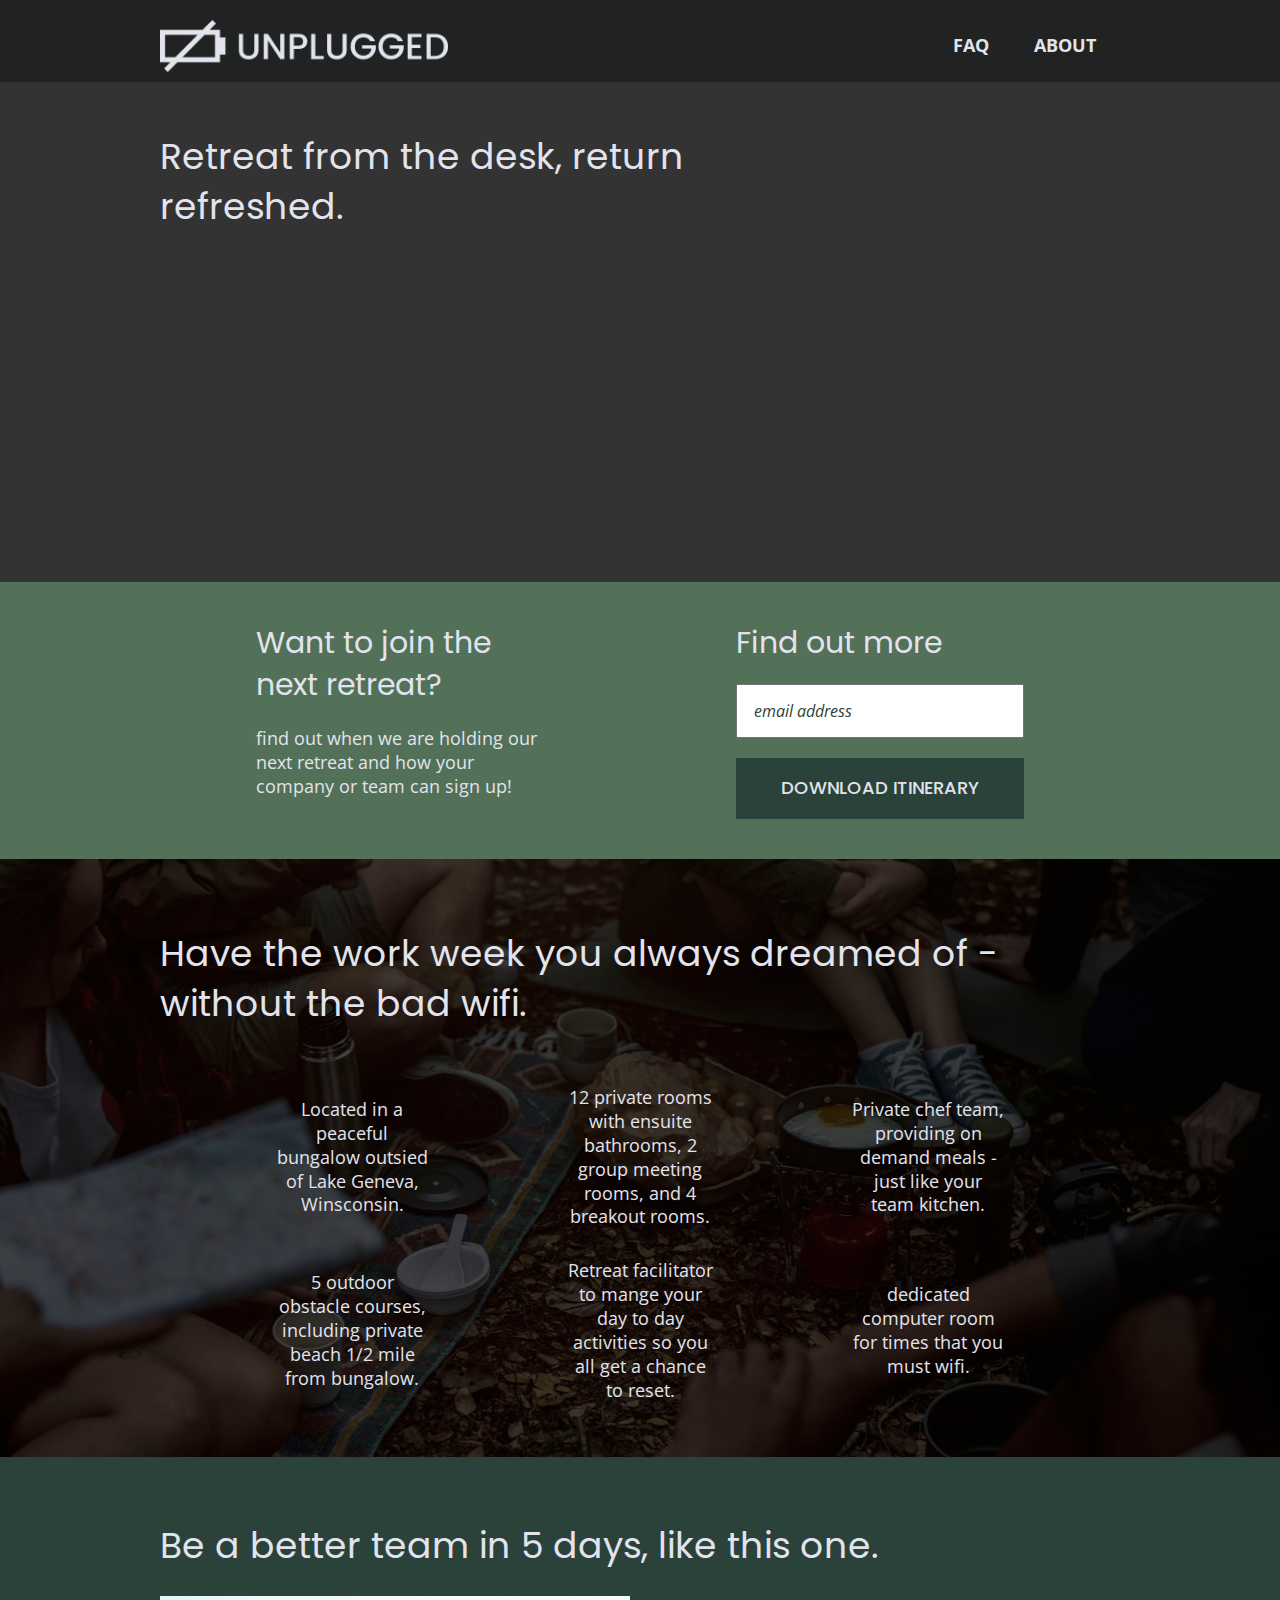
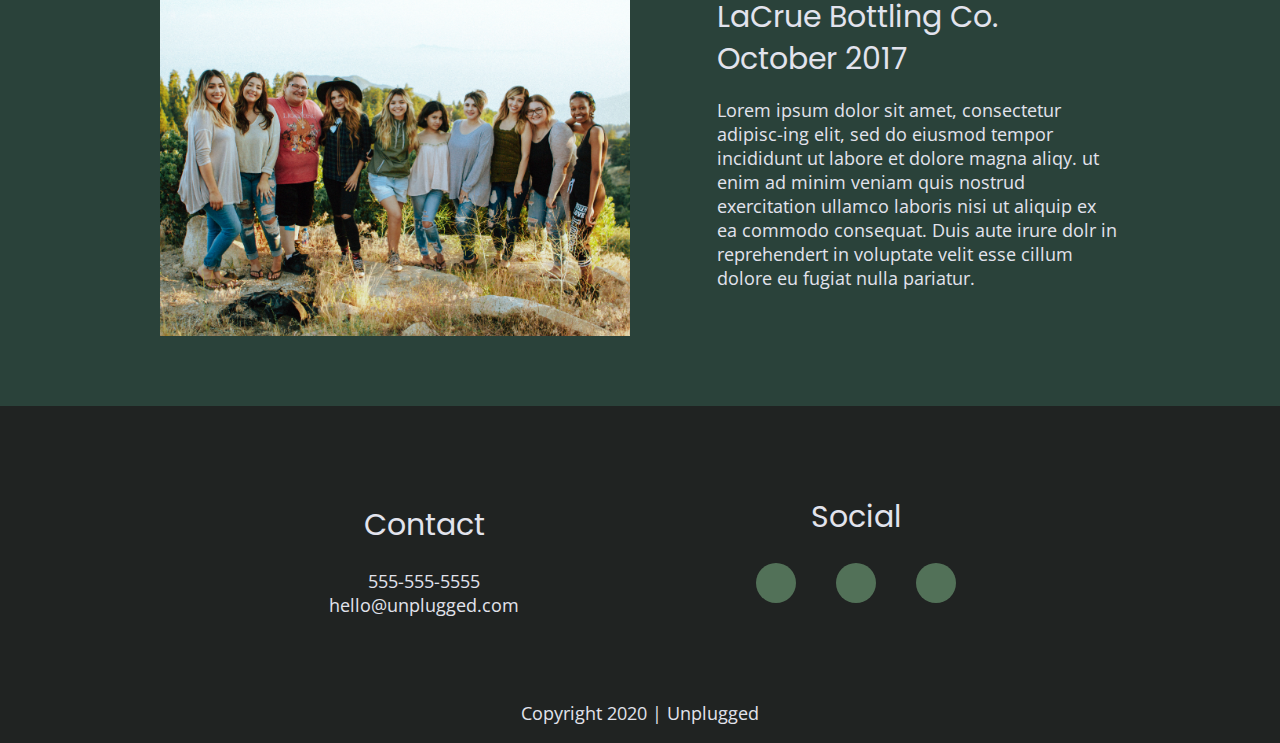
==== commit 42795520: "Final adjustments in line with comp" ====
--- a/index.html
+++ b/index.html
@@ -49,7 +49,7 @@
   <main>
     <section class="hero-area"> <!-- container-->
       <div class="content-wrapper"> <!--flex item -->
-        <h1> Retreat from the desk, return refreshed </h1> 
+        <h1> Retreat from the desk, return refreshed. </h1> 
       </div>
     </section>
    
@@ -70,12 +70,12 @@
 
     <section class="features">
       <div class="content-wrapper">
-        <h2 class="heading"> Have the work week you always dreamed of - without the bad wifi</h2>
+        <h2 class="heading"> Have the work week you always dreamed of - without the bad wifi.</h2>
         <div class="features-items">
           <article>
             <p class="fontawesome-icon">	
               <i class="fas fa-campground"></i></p>
-            <p class="features-item-description"> Located in a peaceful bungalow outsied of Lake Geneva, Winsconsin</p>
+            <p class="features-item-description"> Located in a peaceful bungalow outsied of Lake Geneva, Winsconsin.</p>
           </article>
           <article>
             <p class="fontawesome-icon">	
@@ -88,15 +88,15 @@
           </article>
           <article>
             <p class="fontawesome-icon"><i class="fas fa-shoe-prints"></i></p>
-            <p class="features-item-description"> 5 outdoor obstacle courses, including private beach 1/2 mile from bungalow</p>
+            <p class="features-item-description"> 5 outdoor obstacle courses, including private beach 1/2 mile from bungalow.</p>
           </article>
           <article>
             <p class="fontawesome-icon"><i class="fas fa-smile"></i></p>
-            <p class="features-item-description"> Retreat facilitator to mange your day to day activities so you all get a chance to reset</p>
+            <p class="features-item-description"> Retreat facilitator to mange your day to day activities so you all get a chance to reset.</p>
           </article>
           <article>
             <p class="fontawesome-icon"><i class="fas fa-wifi"></i></p>
-            <p class="features-item-description"> dedicated computer room for times that you must wifi</p>
+            <p class="features-item-description"> dedicated computer room for times that you must wifi.</p>
           </article>
         </div>
       </div>
--- a/css/main.css
+++ b/css/main.css
@@ -234,7 +234,7 @@
   color: #e2e3ed;
   font-family: 'poppins', sans-serif;
   font-weight: normal;
-  margin: 0;
+  margin-top: 50px;
 }
 
 .hero-area{
@@ -244,6 +244,7 @@
   background: url('../img/background.jpg') center no-repeat #333;
   background-size: cover;
   min-height: 500px;
+
 }
 
 /**aside**/
@@ -295,7 +296,8 @@
 }
 
 .features h2{
-  margin-bottom: 60px;
+  margin-bottom: 40px;
+  width:90%;
 }
 .features .features-items{
   display: flex;
@@ -306,7 +308,7 @@
 
 .features article{
   text-align: center;
-  width: 63%;
+  width: 60%;
   margin: 30px 0;
 }
 
@@ -321,7 +323,8 @@
   display: flex;
   justify-content: center;
   flex-flow: row wrap;
-  background-color: #527158;
+  background-color: #2a423a;
+  padding-bottom: 30px;
 }
 
 .reviews h2 {
@@ -413,7 +416,9 @@
   flex-flow: column wrap;
 }
 
-
+footer .contact h4{
+  margin-bottom: 5px;
+}
 
 .contact p{
   text-align: center;
@@ -424,6 +429,7 @@
   justify-content: center;
   align-items: center;
   flex-flow: column wrap;
+  margin-bottom:20px;
 }
 .footer-content .social-icons{
   display: flex;
@@ -442,7 +448,7 @@
 }
 
 footer .social h4{
-  margin-bottom: 10px;
+  margin-bottom: 5px;
 }
 
 footer .social-icons p {
@@ -574,6 +580,19 @@
   width: 30%;
 }
 
+/** Hero area **/
+
+.hero-area .content-wrapper h1{
+  width: 70%;
+}
+
+.hero-area{
+  max-height: 700px;
+}
+
+.hero-area .content-wrapper {
+  margin: 0px;
+}
 /*** Aside section***/
 
 
@@ -583,6 +602,7 @@
     display: flex;
     justify-content: space-between;
     flex-flow: row wrap;
+    margin-top: 20px;
   }
 
   aside .content-wrapper .form-description,
@@ -601,10 +621,11 @@
   align-items: center;
   flex-flow: column wrap;
   flex-basis: 50%;
+  margin: 15px 0;
 }
 
 .features .features-item-description {
-  width: 50%;
+  width: 53%;
 }
 
 
@@ -613,10 +634,6 @@
 .reviews article {
   display: flex;
   justify-content: space-between;
-}
-
-.reviews article div {
-  width: 49%;
 }
 
 .reviews article figure,
@@ -704,7 +721,27 @@
 
 .content-wrapper {
   max-width: 960px;
-  margin: 50px 0;
+  margin: 40px 0;
+}
+
+h2 {
+  font-size: 2.25em;
+}
+
+h3,
+h4 {
+    font-size: 1.875em;
+}
+
+p {
+    font-size: 1.125em;
+    line-height: 1.333;
+}
+
+/* Hero */
+.hero-area h1 {
+  font-size: 3.75em;
+  width: 80%;
 }
 
 header .content-wrapper{
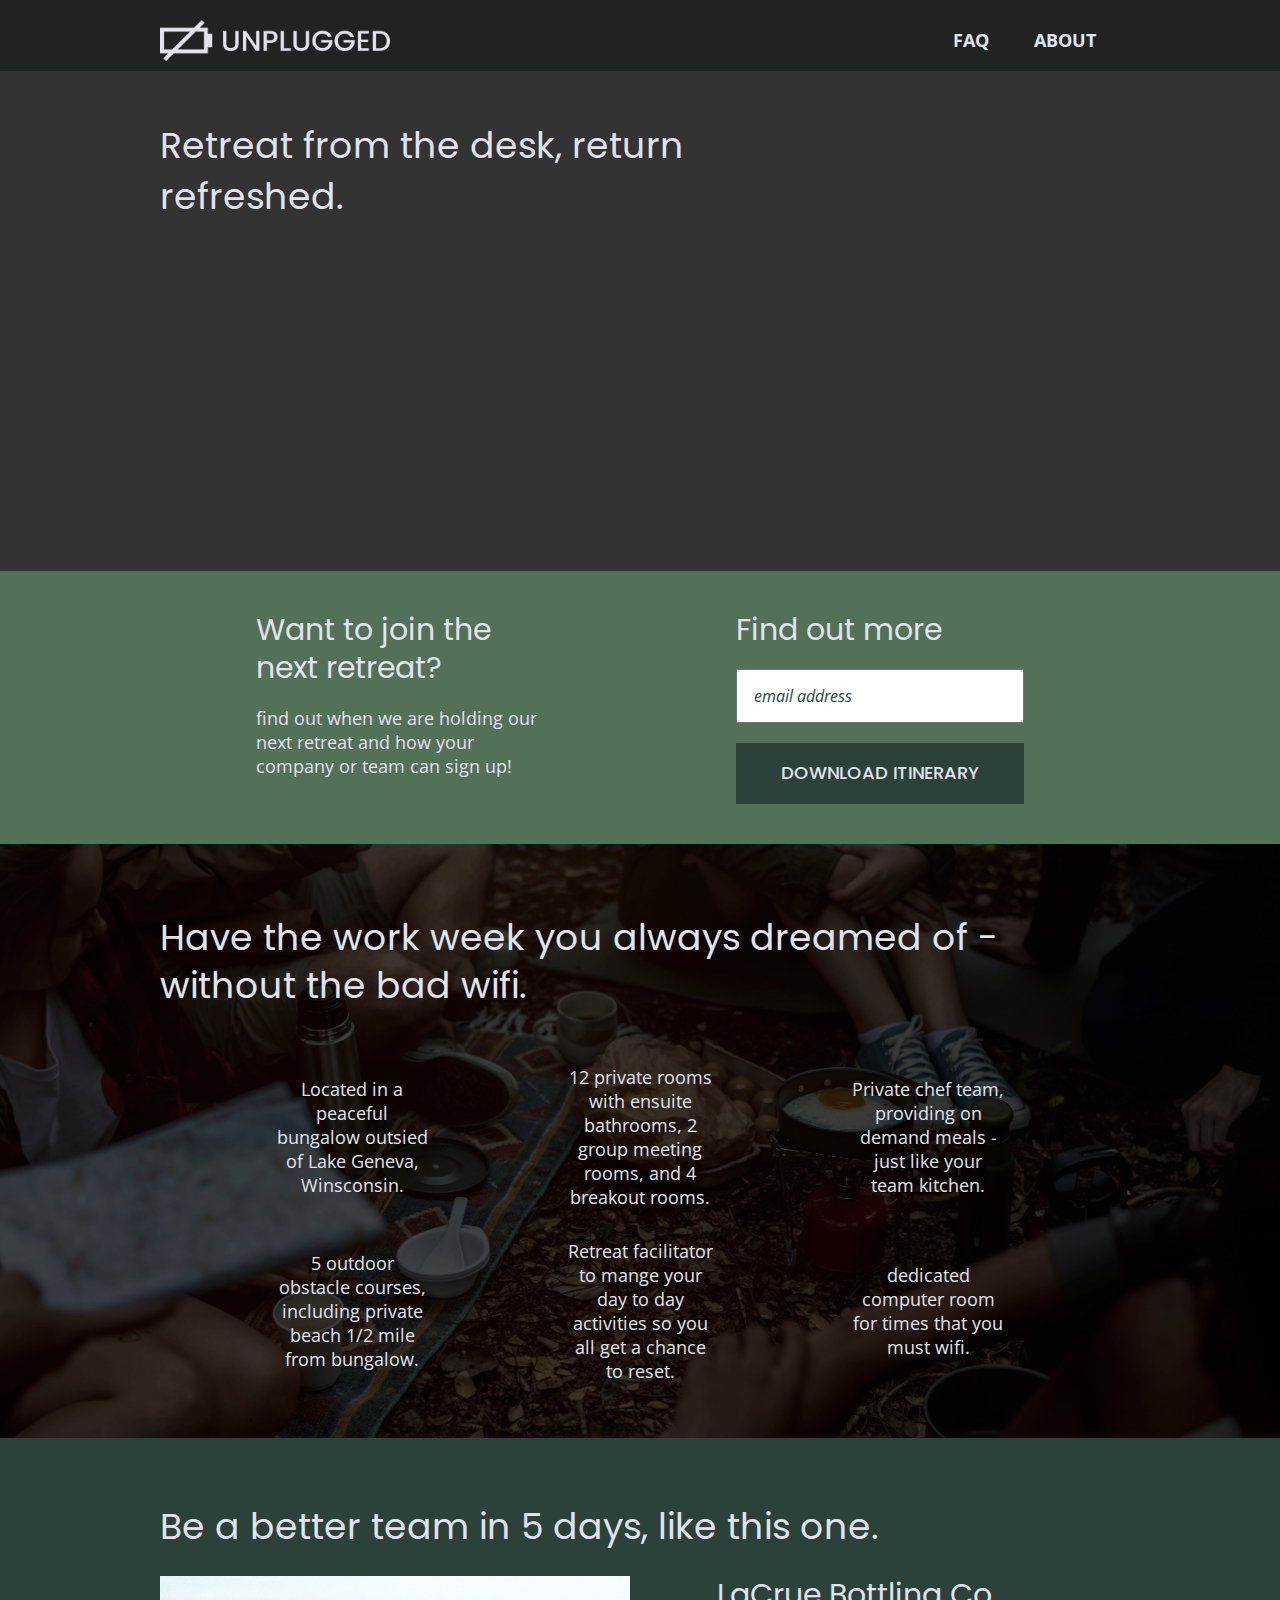
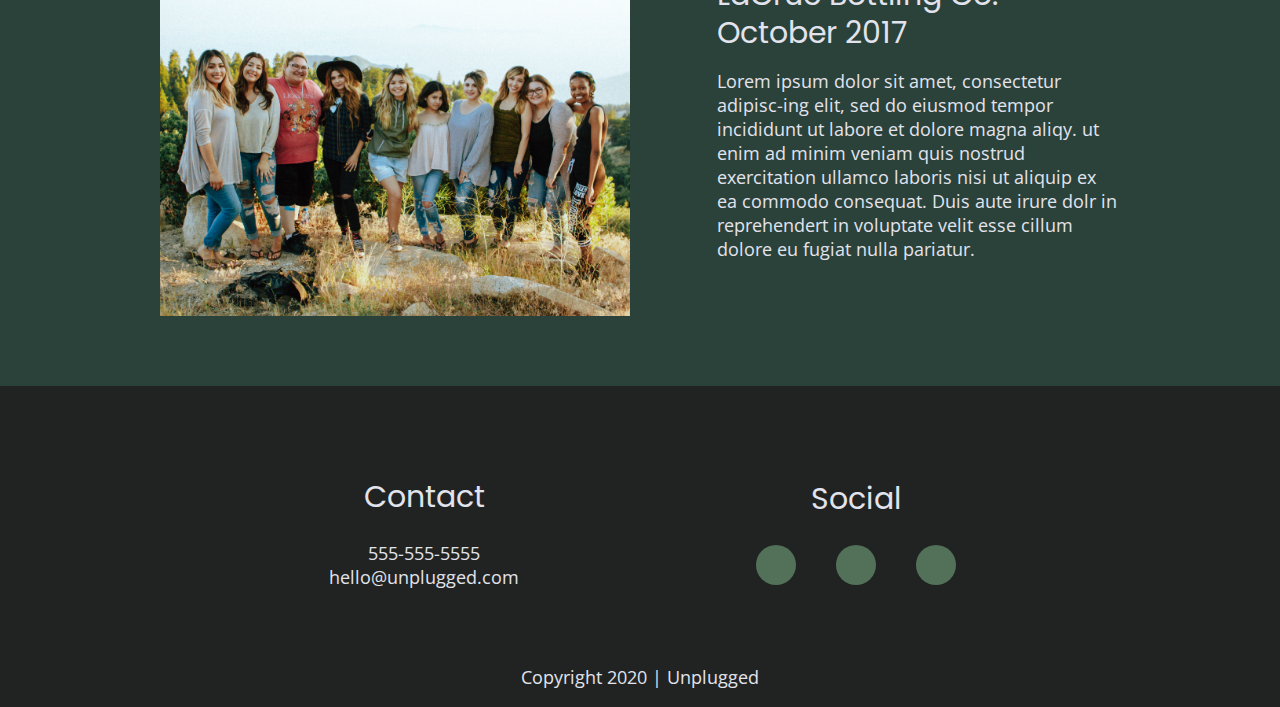
==== commit a6af0034: "Final tweaks" ====
--- a/index.html
+++ b/index.html
@@ -108,7 +108,7 @@
           <h1>Be a better team in 5 days, like this one.</h1>
         <article>
           <figure>
-            <img src="img/omar-lopez.jpg" alt="Team Photo"/></a> <!--flex item -->
+            <img src="img/omar-lopez.jpg" alt="Team Photo"/> <!--flex item -->
           </figure>
           <div>
             <h3>LaCrue Bottling Co.<br> October 2017</h3>
--- a/css/main.css
+++ b/css/main.css
@@ -86,7 +86,8 @@
 /* ==========================================================================
    Author's custom styles
    ========================================================================== */
-   */
+   
+
    /* General Styles */
     
    html {
@@ -388,8 +389,15 @@
 
 .faq-content{
   display: flex;
-  align-items: center;
+  align-items: flex-start;
   justify-content: flex-start;
+  flex-flow: row wrap;
+}
+.faq .content-wrapper {
+  
+  display: flex;
+  justify-content: center;
+  align-items: center;
   flex-flow: row wrap;
 }
 
@@ -429,7 +437,7 @@
   justify-content: center;
   align-items: center;
   flex-flow: column wrap;
-  margin-bottom:20px;
+  
 }
 .footer-content .social-icons{
   display: flex;
@@ -556,9 +564,16 @@
   }
 
 
-.content-wrapper{
-  width:
-}
+  h2 {
+    font-size: 2.25em;
+    line-height: 1.333;
+  }
+
+  h3 {
+      font-size: 1.5em;
+      line-height: 1.25;
+  }
+
 /*==========================HOMEPAGE ======================*/
 /** header style*/
 
@@ -698,20 +713,26 @@
 /**===================== FAQ PAGE ================ **/
 
 .faq .content-wrapper {
-  display: flex;
   justify-content: space-between;
-  align-items: center;
-  flex-flow: row wrap;
 }
 
 .faq-content{
-  flex-basis: 40%;
+  flex-basis: 45%;
 }
 
 .faq .content-wrapper h2{
   width: 100%;
 }
   
+.faq h2 {
+  width: 100%;
+}
+
+.faq h4,
+.faq p {
+    font-size: .875em;
+    line-height: 1.125;
+}
 }
 
 @media only screen and (min-width: 1200px) {
@@ -736,6 +757,10 @@
 p {
     font-size: 1.125em;
     line-height: 1.333;
+}
+
+header figure {
+  width: 24%;
 }
 
 /* Hero */
@@ -744,6 +769,7 @@
   width: 80%;
 }
 
+
 header .content-wrapper{
   flex-basis: 80%;;
 }
@@ -756,6 +782,7 @@
   font-size: 3.75em;
   width: 80%;
 }
+
 
 
 /* aside area */
@@ -796,7 +823,22 @@
     padding-bottom: 37.5%;
   }
 
-
+  /*============FAQ page ==============*/
+
+  .faq h2 {
+    width: 100%;
+    font-size: 3em;
+  }
+    
+  .faq h4,
+  .faq p {
+      font-size: 1.125em;
+      line-height: 1;
+  }
+
+  footer h4 {
+    font-size: 1.875em;
+  }
 }
 /* ==========================================================================
    Print styles.
